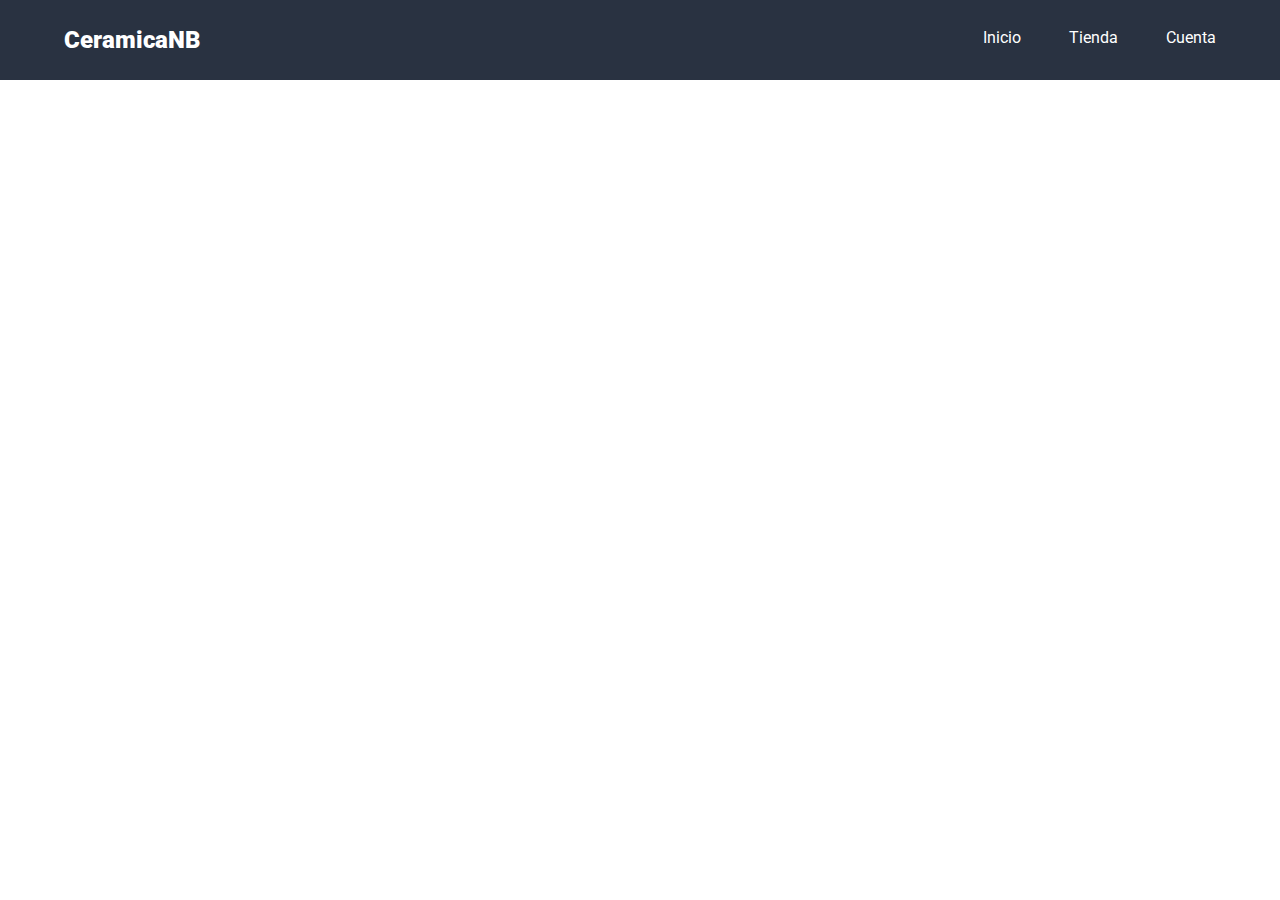
==== index.html @ 0d5b1aa0 "creamos un menu con transiciones y responsive" ====
<!DOCTYPE html>
<html lang="en">
<head>
    <meta charset="UTF-8">
    <meta http-equiv="X-UA-Compatible" content="IE=edge">
    <meta name="viewport" content="width=device-width, initial-scale=1.0">
    <title>2da entrega proyecto final</title>
    <style>
        @import url('https://fonts.googleapis.com/css2?family=Roboto:wght@300&display=swap');
        </style>        
    <link rel="stylesheet" href="./css/style.css">
</head>
<body>
    
    <nav class="nav">

        <div class="nav__container">
            <h1 class="nav__logo">CeramicaNB</h1>

            <label for="menu" class="nav__label">
                <img src="./assets/menu.svg" class="nav__img" alt="menu hamburguesa">
            </label>
            <input type="checkbox" id="menu" class="nav__input">

            <div class="nav__menu">
                <a href="#" class="nav__item">Inicio</a>
                <a href="#" class="nav__item">Tienda</a>
                <a href="#" class="nav__item">Cuenta</a>

            </div>



        </div>


    </nav>



</body>
</html>
---- css/style.css ----
*{
    margin: 0;
    padding: 0;
    box-sizing: border-box;
}
body{
    font-family: 'Roboto', sans-serif;
}
.nav {
    background: #293241;
    height: 80px;
    color: #fff;
}
.nav__container {
    display: flex;
    height: 100%;
    width: 90%;
    margin: 0 auto;
    justify-content: space-between;
    align-items: center;
}
.nav__logo {
    font-size: 1.5em;
    font-weight: 900;
}
.nav__menu {
    display: grid;
    grid-auto-flow: column;
    gap: 3em;
}
.nav__item {
    color: #fff;
    text-decoration: none;
    --clippy: polygon(0 0, 0 0, 0 100%, 0% 100%);

}
.nav__item::after{
    content: "";
    display: block;
    background: #fff;
    width: 90%;
    margin-top: 3px;
    height: 3px;
    clip-path: var(--clippy);
    transition: clip-path .5s;

}
.nav__item:hover{
    --clippy: polygon(0 0, 100% 0, 100% 100%, 0 100%);
}

.nav__label, .nav__input{
    display: none;
}
@media (max-width: 700px) {
    
    .nav__label{
        display: block;
        cursor: pointer;
    }
    .nav__menu{
        position: fixed;
        top: 80px;
        bottom: 0;
        background: #f80;
        width: 100%;
        left: 0;
        display: flex;
        justify-content: space-evenly;
        flex-direction: column;
        align-items: center;
        clip-path: circle(0 at center);
        transition: clip-path 1s ease-in-out;

    }
}

.nav__input:checked + .nav__menu{
    clip-path: circle(100% at center);
}
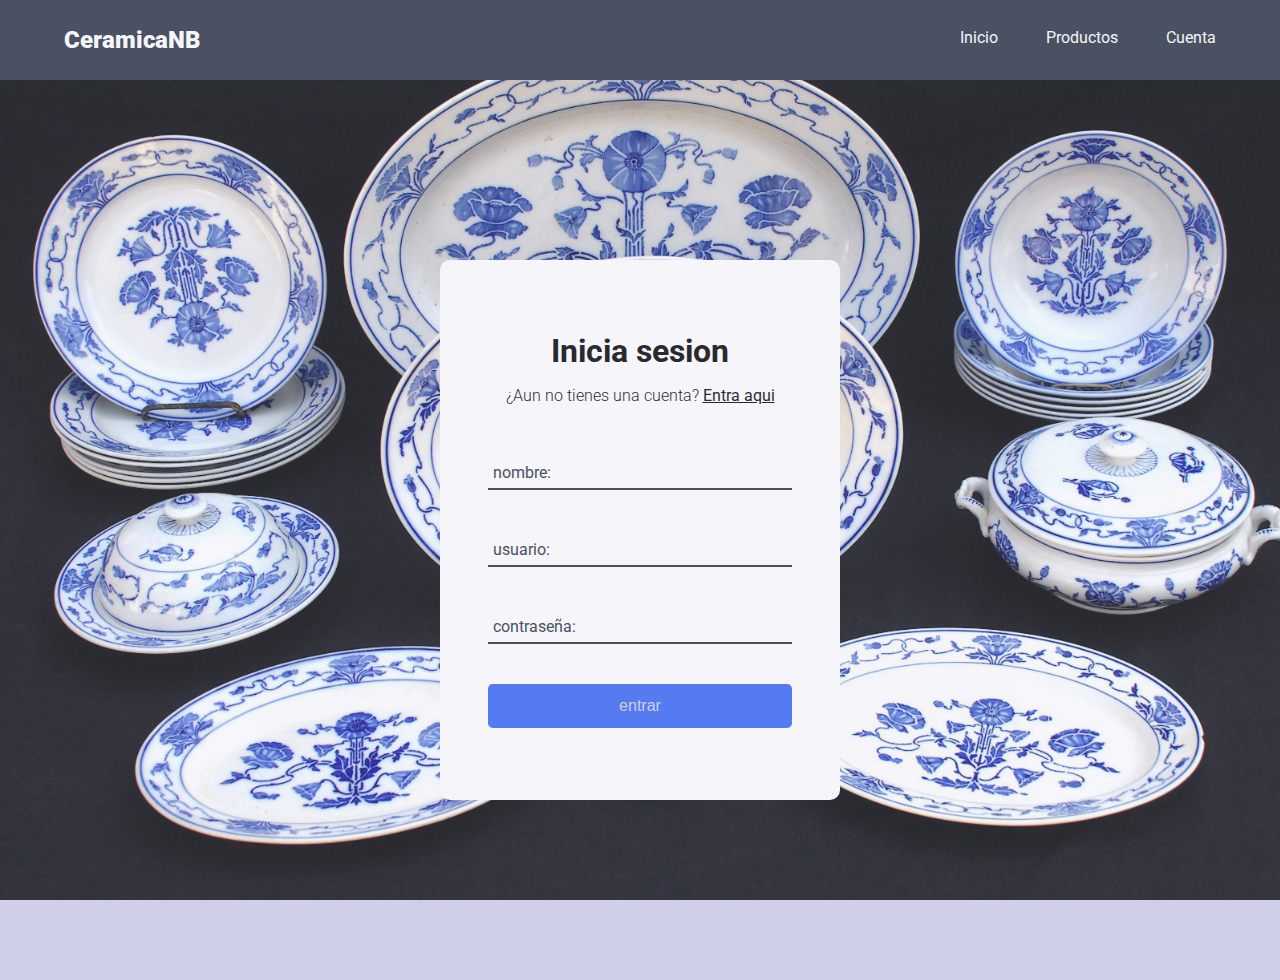
==== commit 97290e65: "agregamos ventana de inicio de sesion con animaciones y pagina de productos con grid responsive" ====
--- a/index.html
+++ b/index.html
@@ -24,19 +24,48 @@
 
             <div class="nav__menu">
                 <a href="#" class="nav__item">Inicio</a>
-                <a href="#" class="nav__item">Tienda</a>
+                <a href="./pages/productos.html" class="nav__item">Productos</a>
                 <a href="#" class="nav__item">Cuenta</a>
 
             </div>
+        </div>
+    </nav>
+
+  <main>
+    <form class="form">
+        <h2 class="form__title">Inicia sesion</h2>
+        <p class="form__paragraph">¿Aun no tienes una cuenta? <a href="#" class="form__link">Entra aqui</a></p>
+
+
+        <div class="form__container">
+            <div class="form__group">
+              <input type="text" id="name" class="form__input" placeholder=" ">
+              <label for="name" class="form__label">nombre:</label>
+              <span class="form__line"></span>
+            </div>
+            <div class="form__group">
+                <input type="text" id="user" class="form__input" placeholder=" ">
+                <label for="user" class="form__label">usuario:</label>
+                <span class="form__line"></span>
+              </div>
+              <div class="form__group">
+                <input type="text" id="password" class="form__input" placeholder=" ">
+                <label for="password" class="form__label">contraseña:</label>
+                <span class="form__line"></span>
+              </div>
+
+              <input type="submit" class="form__submit" value="entrar">
+        </div>
+
+    </form>
 
 
 
-        </div>
-
-
-    </nav>
+  </main>
 
 
 
+
+ 
 </body>
 </html>--- a/css/style.css
+++ b/css/style.css
@@ -5,6 +5,11 @@
 }
 body{
     font-family: 'Roboto', sans-serif;
+    background-color: #cfcfe9;
+    opacity: 0.8;
+    background-image: radial-gradient(#933ac2 0.55px, transparent 0.55px), radial-gradient(#933ac2 0.55px, #cfcfe9 0.55px);
+    background-size: 22px 22px;
+    background-position: 0 0,11px 11px;
 }
 .nav {
     background: #293241;
@@ -52,17 +57,110 @@
 .nav__label, .nav__input{
     display: none;
 }
+
+.nav__input:checked + .nav__menu{
+    clip-path: circle(100% at center);
+}
+
+main {
+    display: flex;
+    min-height: 100vh;
+    background-image: url(../image/ceramic.jpg);
+    background-repeat: no-repeat;
+    background-attachment: fixed;
+    background-size: cover;
+}
+.form {
+    background-color: #fff;
+    margin: auto;
+    width: 90%;
+    max-width: 400px;
+    padding: 4.5em 3em;
+    border-radius: 10px;
+    box-shadow: 0px 10px -5px rgb(0 0 0 / 50%);
+    text-align: center;
+}
+.form__title {
+    font-size: 2rem;
+    margin-bottom: .5em;
+}
+.form__paragraph {
+    font-weight: 300;
+}
+.form__link {
+    font-weight: 400;
+    color: #000;
+}
+.form__container {
+    margin-top: 3em;
+    display: grid;
+    gap: 2.5em;
+}
+.form__group {
+    position: relative;
+    color: #293241;
+}
+.form__input {
+    width: 100%;
+    background: none;
+    color: #933ac2;
+    font-size: 1rem;
+    padding: .6em .3em;
+    border: none;
+    outline: none;
+    border-bottom: 1px solid var(--color);
+    font-family: Georgia, 'Times New Roman', Times, serif;
+}
+
+.form__input:focus + .form__label,
+.form__input:not(:placeholder-shown) + .form__label{
+    transform: translateY(-12px) scale(.7);
+    transform-origin: left top;
+    color: #3866f2;
+}
+
+.form__label {
+    color: var(--color);
+    cursor: pointer;
+    position: absolute;
+    top: 0;
+    left: 5px;
+    transform: translateY(10px);
+    transition: transform .5s, color .3s;
+}
+.form__submit {
+    background: #3866f2;
+    color: #cfcfe9;
+    font-family: 'Franklin Gothic Medium', 'Arial Narrow', Arial, sans-serif;
+    font-weight: 300;
+    font-size: 1rem;
+    padding: .8em 0;
+    border: none;
+    border-radius: .3em;
+}
+.form__line {
+    position: absolute;
+    bottom: 0;
+    left: 0;
+    width: 100%;
+    height: 2px;
+    background-color: #293241;
+}
+
 @media (max-width: 700px) {
     
     .nav__label{
         display: block;
         cursor: pointer;
     }
+    .form__title{
+        font-size: 1.rem;
+    }
     .nav__menu{
         position: fixed;
         top: 80px;
         bottom: 0;
-        background: #f80;
+        background: rgb(1, 1, 1);
         width: 100%;
         left: 0;
         display: flex;
@@ -71,10 +169,9 @@
         align-items: center;
         clip-path: circle(0 at center);
         transition: clip-path 1s ease-in-out;
-
     }
-}
-
-.nav__input:checked + .nav__menu{
-    clip-path: circle(100% at center);
-}+    
+    main {
+        display: none;
+    }
+} 